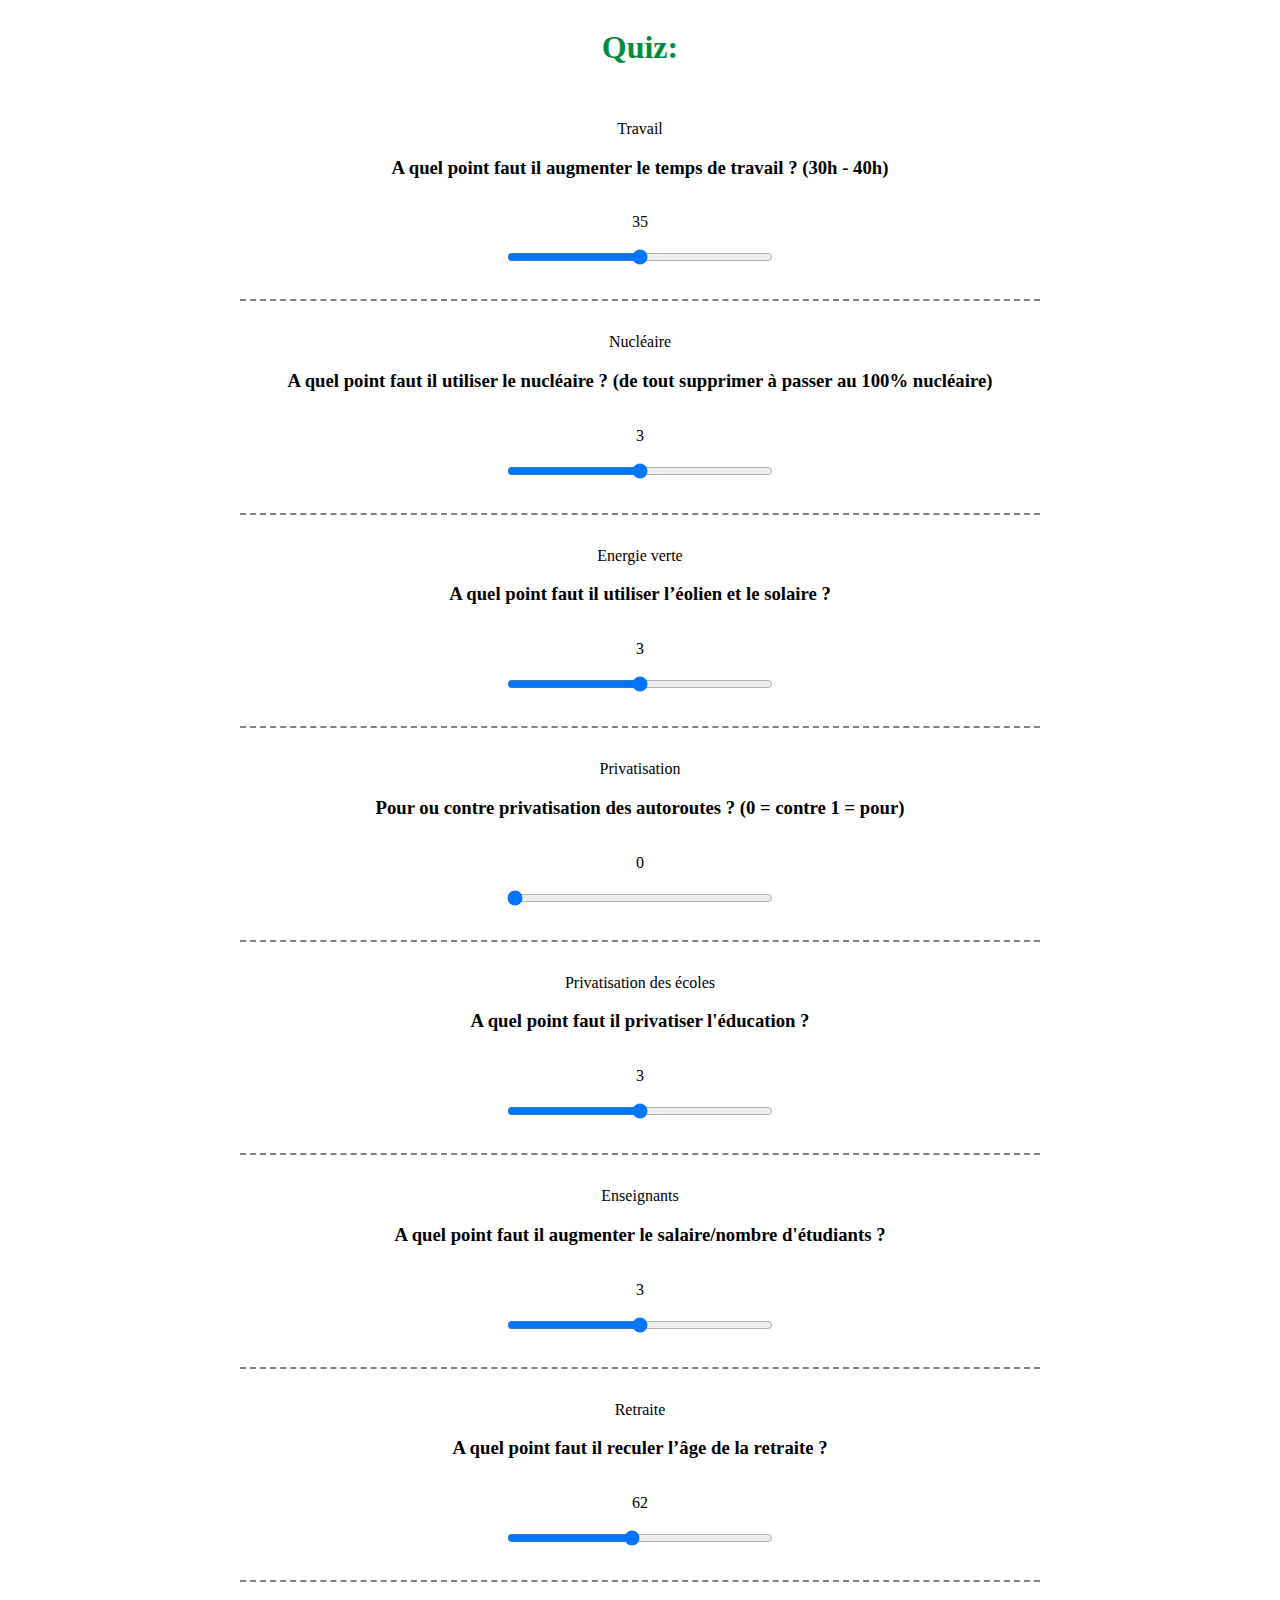
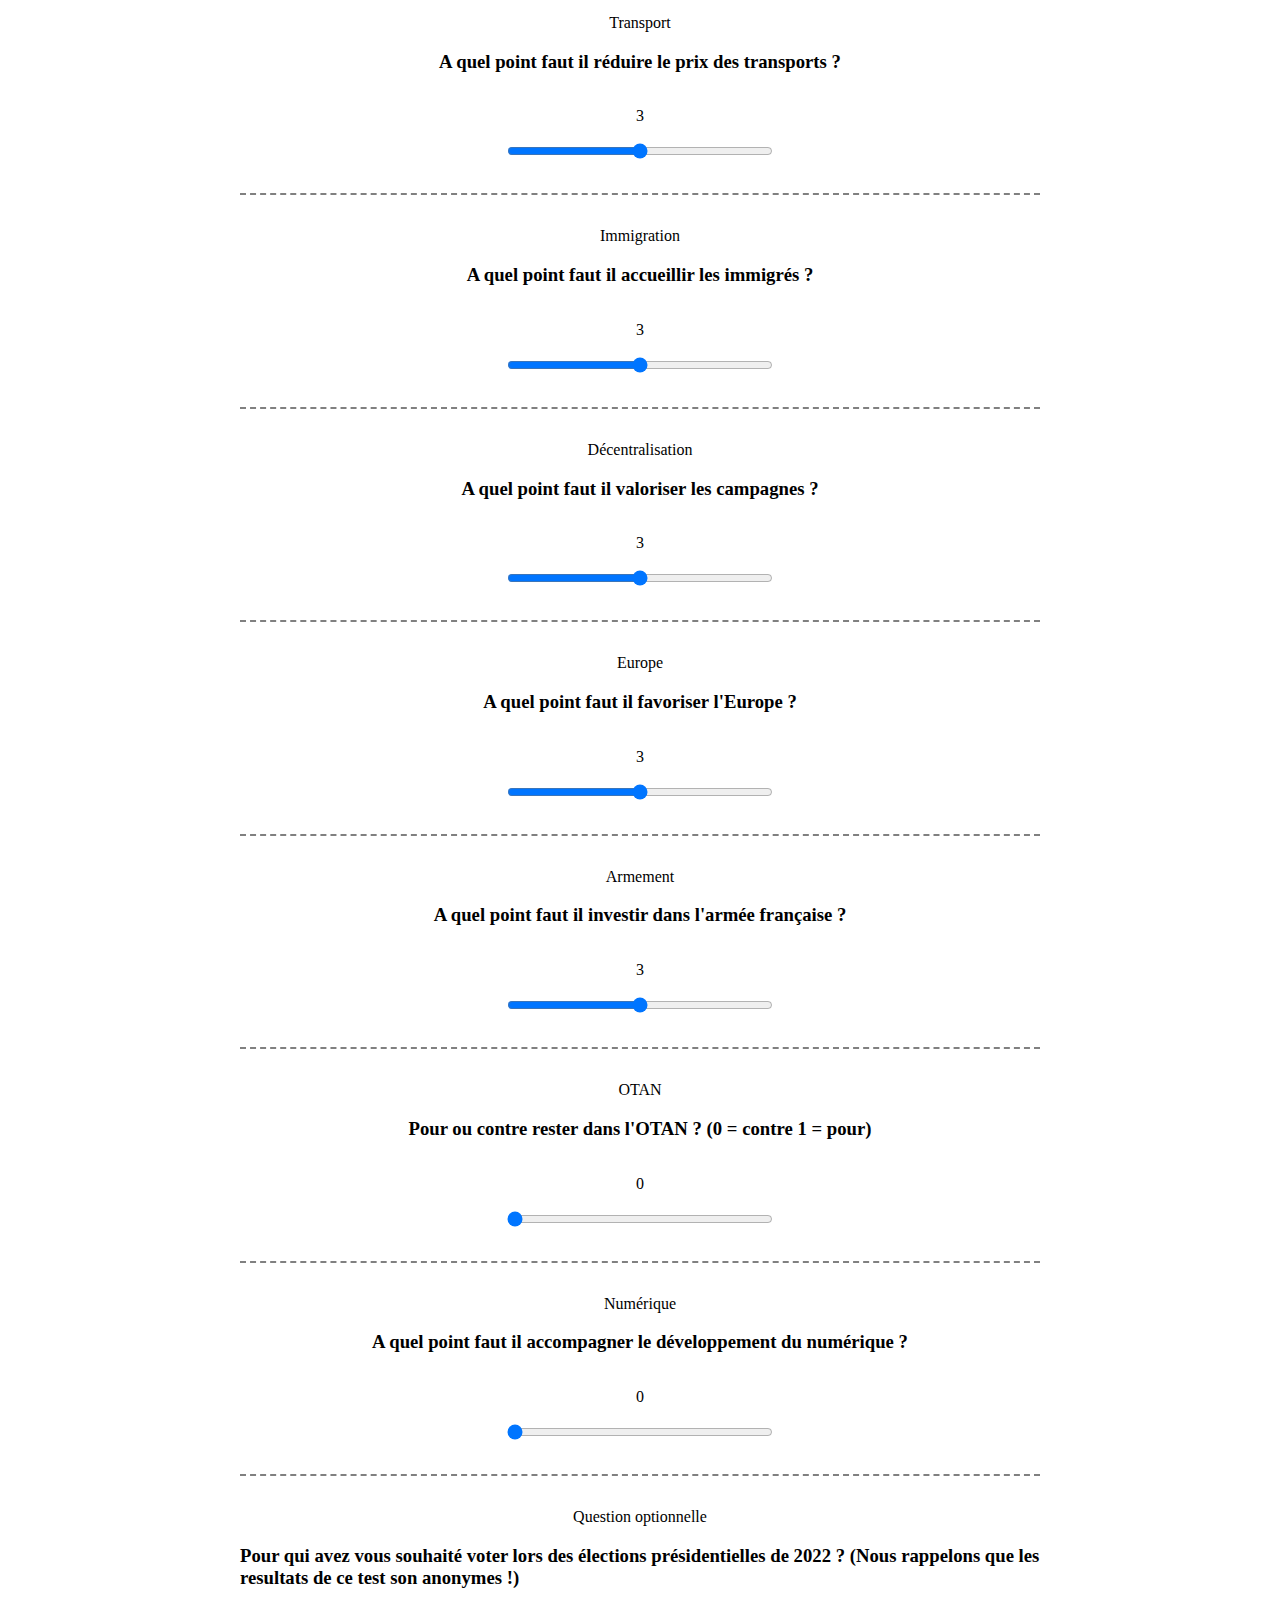
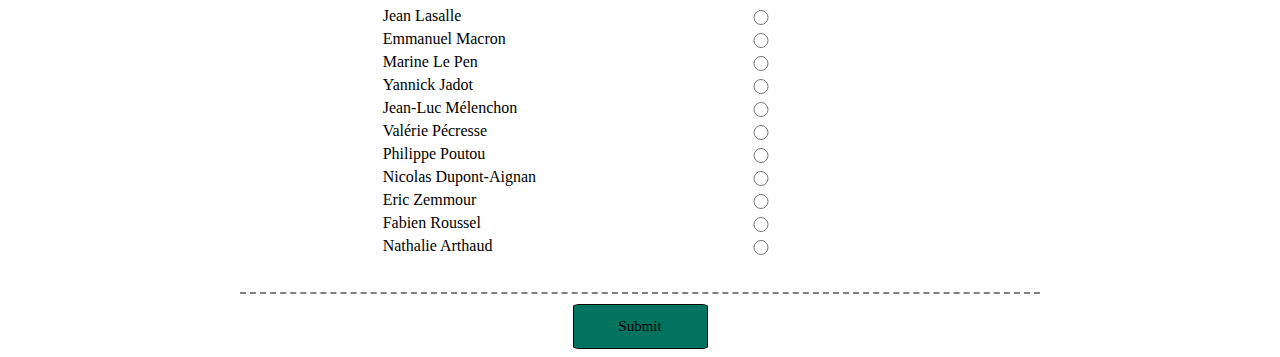
==== quiz.html @ 297f2713 "first commit" ====
<!DOCTYPE html>
<html>
<head>
	<title>Politicalz</title>
	<link href="style.css" rel="stylesheet">
</head>
<body>
	<div class="quiz">
		<h1>Quiz:</h1>

		<form>
			<div class="questions">
				<label>Travail</label>
				<h3>A quel point faut il augmenter le temps de travail ? (30h - 40h)</h3>
				<p id="r1">35</p>
				<input type="range" min="30" max="40" value="35" class="slider" id="q1">
			</div>
			<div class="questions">
				<label>Nucléaire</label>
				<h3>A quel point faut il utiliser le nucléaire ? (de tout supprimer à passer au 100% nucléaire)</h3>
				<p id="r2">3</p>
				<input type="range" min="0" max="6" value="3" class="slider" id="q2">
			</div>
			<div class="questions">
				<label>Energie verte</label>
				<h3>A quel point faut il utiliser l’éolien et le solaire ?</h3>
				<p id="r3">3</p>
				<input type="range" min="0" max="6" value="3" class="slider" id="q3">
			</div>
			<div class="questions">
				<label>Privatisation</label>
				<h3>Pour ou contre privatisation des autoroutes ? (0 = contre 1 = pour)</h3>
				<p id="r4">0</p>
				<input type="range" min="0" max="1" value="0" class="slider" id="q4">
			</div>
			<div class="questions">
				<label>Privatisation des écoles</label>
				<h3>A quel point faut il privatiser l'éducation ?</h3>
				<p id="r5">3</p>
				<input type="range" min="0" max="6" value="3" class="slider" id="q5">
			</div>
			<div class="questions">
				<label>Enseignants</label>
				<h3>A quel point faut il augmenter le salaire/nombre d'étudiants ?</h3>
				<p id="r6">3</p>
				<input type="range" min="0" max="6" value="3" class="slider" id="q6">
			</div>
			<div class="questions">
				<label>Retraite</label>
				<h3>A quel point faut il reculer l’âge de la retraite ?</h3>
				<p id="r7">62</p>
				<input type="range" min="55" max="70" value="62" class="slider" id="q7">
			</div>
			<div class="questions">
				<label>Transport</label>
				<h3>A quel point faut il réduire le prix des transports ?</h3>
				<p id="r8">3</p>
				<input type="range" min="0" max="6" value="3" class="slider" id="q8">
			</div>
			<div class="questions">
				<label>Immigration</label>
				<h3>A quel point faut il accueillir les immigrés ?</h3>
				<p id="r9">3</p>
				<input type="range" min="0" max="6" value="3" class="slider" id="q9">
			</div>
			<div class="questions">
				<label>Décentralisation</label>
				<h3>A quel point faut il valoriser les campagnes ?</h3>
				<p id="r10">3</p>
				<input type="range" min="0" max="6" value="3" class="slider" id="q10">
			</div>
			<div class="questions">
				<label>Europe</label>
				<h3>A quel point faut il favoriser l'Europe ?</h3>
				<p id="r11">3</p>
				<input type="range" min="0" max="6" value="3" class="slider" id="q11">
			</div>
			<div class="questions">
				<label>Armement</label>
				<h3>A quel point faut il investir dans l'armée française ?</h3>
				<p id="r12">3</p>
				<input type="range" min="0" max="6" value="3" class="slider" id="q12">
			</div>
			<div class="questions">
				<label>OTAN</label>
				<h3>Pour ou contre rester dans l'OTAN ? (0 = contre 1 = pour)</h3>
				<p id="r13">0</p>
				<input type="range" min="0" max="1" value="0" class="slider" id="q13">
			</div>
			<div class="questions">
				<label>Numérique</label>
				<h3>A quel point faut il accompagner le développement du numérique ?</h3>
				<p id="r14">0</p>
				<input type="range" min="0" max="1" value="0" class="slider" id="q14">
			</div>
			<div class="questions">
				<label>Question optionnelle</label>
				<h3>Pour qui avez vous souhaité voter lors des élections présidentielles de 2022 ? (Nous rappelons que les resultats de ce test son anonymes !)</h3>
				<div class="radio">
					<div class="btn">
						<label>Jean Lasalle</label>
						<input type="radio" name="vote" value="Lasalle">
					</div>
					<div class="btn">
						<label>Emmanuel Macron</label>
						<input type="radio" name="vote" value="Macron">
					</div>
					<div class="btn">
						<label>Marine Le Pen</label>
						<input type="radio" name="vote" value="Pen">
					</div>
					<div class="btn">
						<label>Yannick Jadot</label>
						<input type="radio" name="vote" value="Jadot">
					</div>
					<div class="btn">
						<label>Jean-Luc Mélenchon</label>
						<input type="radio" name="vote" value="Melenchon">
					</div>
					<div class="btn">
						<label>Valérie Pécresse</label>
						<input type="radio" name="vote" value="Pecresse">
					</div>
					<div class="btn">
						<label>Philippe Poutou</label>
						<input type="radio" name="vote" value="Poutou">
					</div>
					<div class="btn">
						<label>Nicolas Dupont-Aignan</label>
						<input type="radio" name="vote" value="Dupont-Aignan">
					</div>
					<div class="btn">
						<label>Eric Zemmour</label>
						<input type="radio" name="vote" value="Zemmour">
					</div>
					<div class="btn">
						<label>Fabien Roussel</label>
						<input type="radio" name="vote" value="Roussel">
					</div>
					<div class="btn">
						<label>Nathalie Arthaud</label>
						<input type="radio" name="vote" value="Arthaud">
					</div>
				</div>

				
			</div>
			<input type="submit" class="button">
		</form>
	</div>
	
</body>
</html>


<script type="text/javascript">
	
	let questions = Array.prototype.slice.call(document.getElementsByClassName("questions"));
	console.log(questions);
	console.log(questions[0].childNodes);
	
	for(let i=0;i<questions.length;i++){
		console.log("ici");
		let child = questions[i].childNodes;
		qId = child[7].getAttribute("id");
		rId = child[5].getAttribute("id");
		linkQAndR(qId.toString(),rId.toString());
	}

		
	


	function linkQAndR(question,reponse){

		let QElement = document.getElementById(question);
		let RElement = document.getElementById(reponse);

		QElement.addEventListener("input",function() {
		RElement.innerHTML = QElement.value;
	});

	}

</script>
---- style.css ----
*
{
	font-family: "Georgia";
}

h1
{
	color: #038C3E; 
}
.cont
{
	display: flex;
	width: 100%;
	height: 40em;
	justify-content: center;
	background-color: #038C3E;
	align-items: center;
	/*border-radius: 62% 38% 42% 58% / 41% 53% 47% 59% ;*/
	border-radius: 50px;
	border-top-left-radius: 0;
}

.pres
{
	display: flex;
	align-items: center;
	flex-direction: column;
	background-color: white;
	height: 25em;
	width: 70%;
	border:solid 1px;
	box-shadow: 13px 15px 15px 5px rgba(0,0,0,0.21);
}

.text
{
	height: 10em;
	text-align: center;
	padding: 2px;
}

button
{
	width: 9em;
	height: 3em;
	background-color: #02735E;
	border:solid 1px;
	border-radius: 5%;
	transition: all 1s;
	font-size: 15px;
}
.button
{
	width: 9em;
	height: 3em;
	background-color: #02735E;
	border:solid 1px;
	border-radius: 5%;
	transition: all 1s;
	font-size: 15px;
	margin-top: 10px;
}

button:hover{
	width: 8em;
	height: 2em;
}
/*
---------------------

		QUIZ

---------------------
*/

.quiz
{
	display: flex;
	width: 100%;
	height: auto;
	align-items: center;
	flex-direction: column;	
}

form
{
	width: 50em;
	display: flex;
	align-items: center;
	flex-direction: column;
}

input
{
	width: 20em;
}

.questions
{
	width: 100%;
	margin-top: 2em;
	display: flex;
	align-items: center;
	flex-direction: column;
	border-bottom: dashed 2px grey;
	padding-bottom: 2em;
}

.radio
{
	display: flex;
	flex-direction: column;
}

.btn
{
	display: flex;
	flex-direction: row;
	margin-bottom: 5px;
}

.btn label
{
	width: 15em;
}
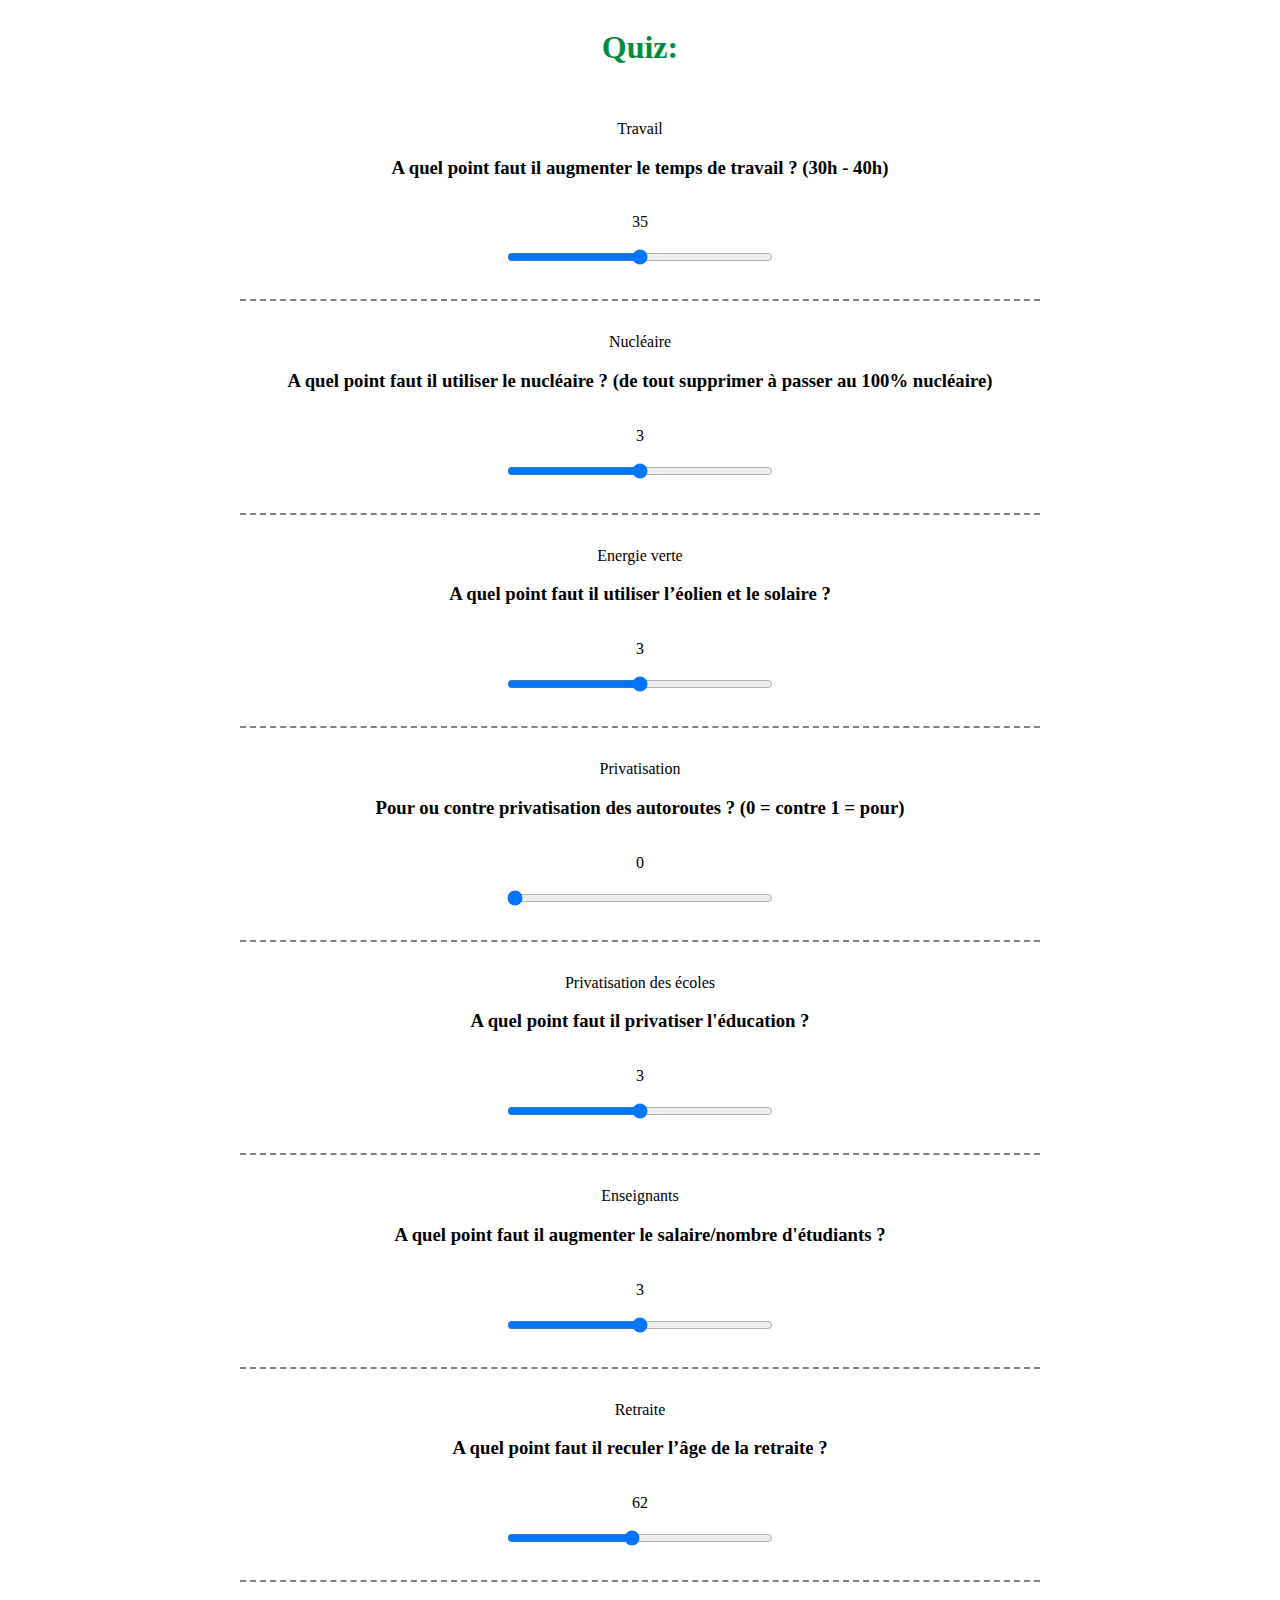
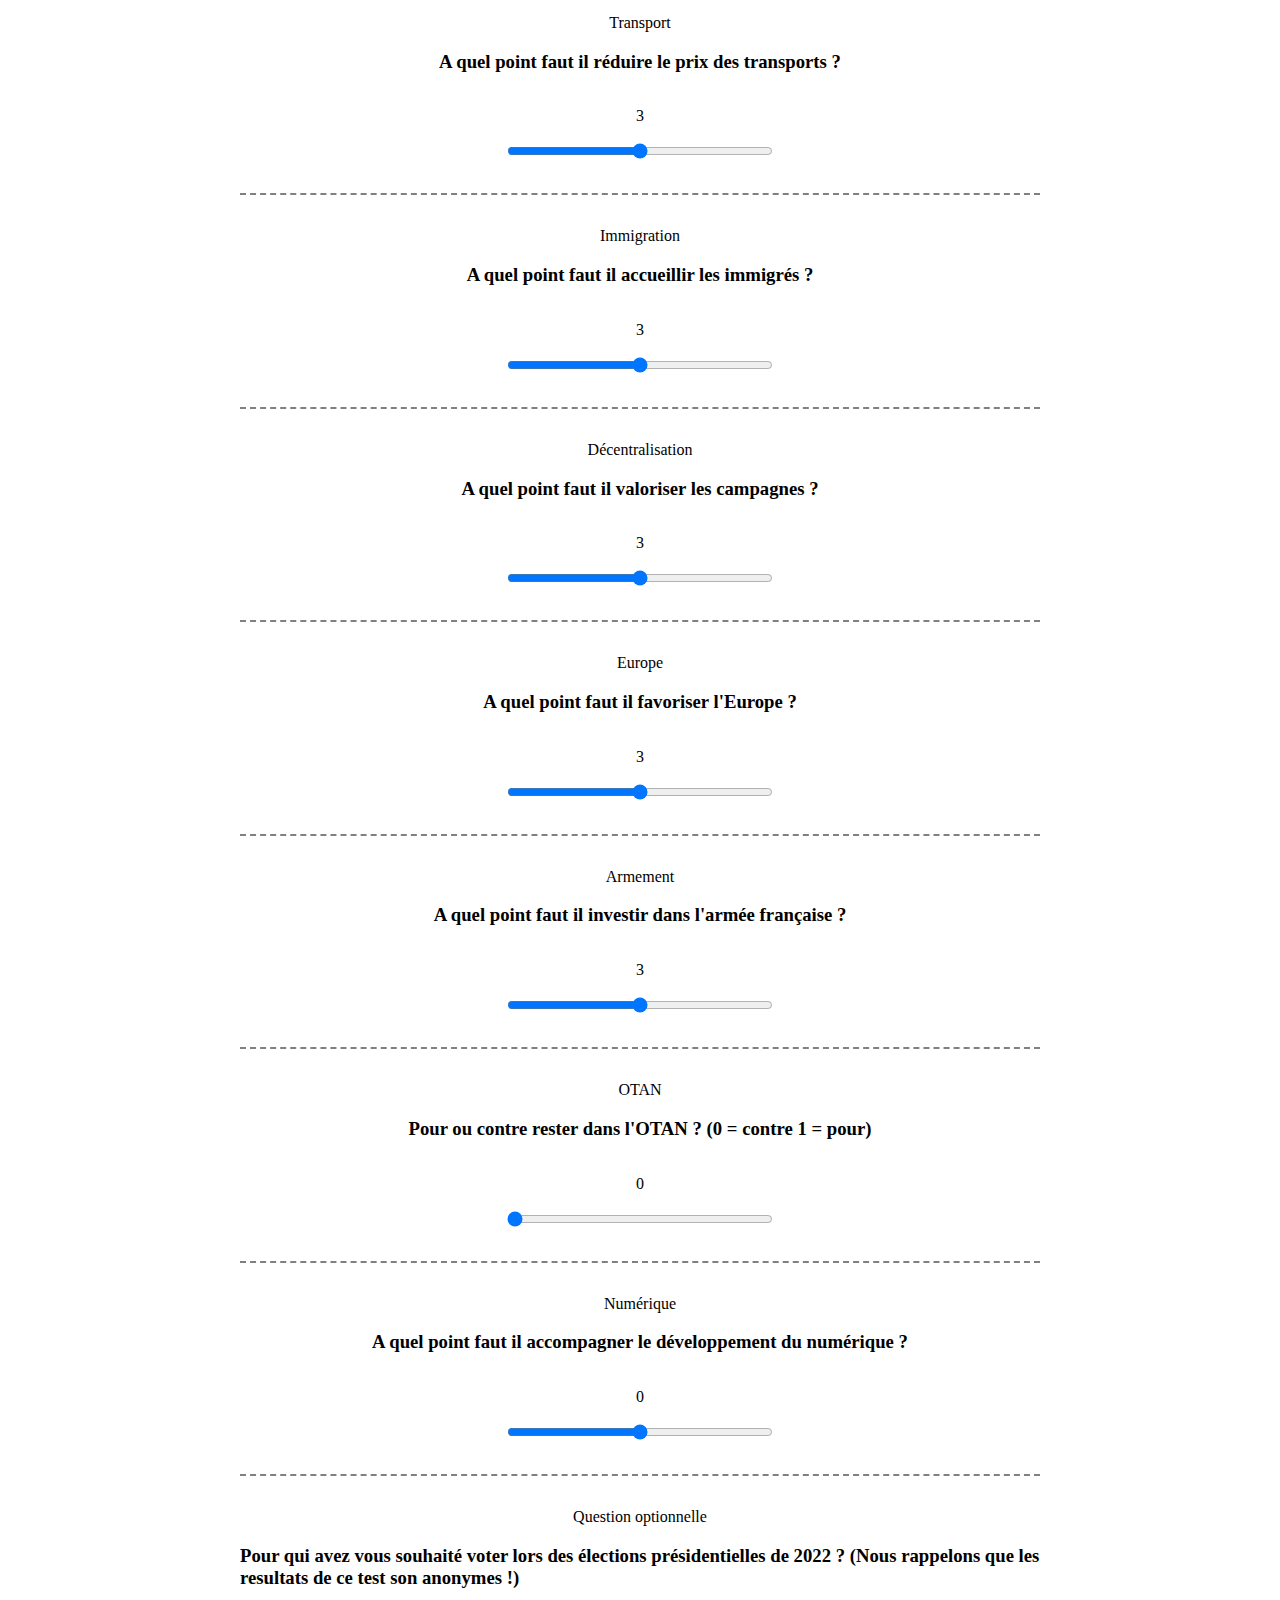
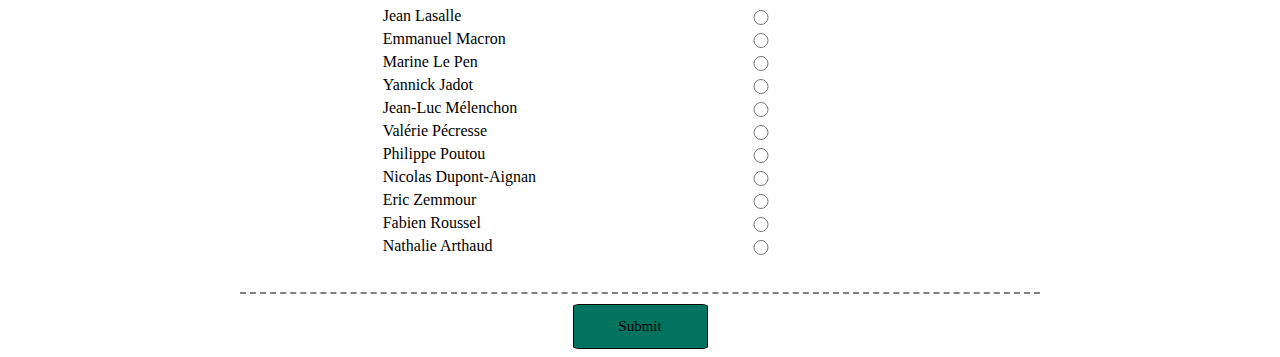
==== commit 1647e2a3: "ajout" ====
--- a/quiz.html
+++ b/quiz.html
@@ -91,7 +91,7 @@
 				<label>Numérique</label>
 				<h3>A quel point faut il accompagner le développement du numérique ?</h3>
 				<p id="r14">0</p>
-				<input type="range" min="0" max="1" value="0" class="slider" id="q14">
+				<input type="range" min="0" max="6" value="3" class="slider" id="q14">
 			</div>
 			<div class="questions">
 				<label>Question optionnelle</label>
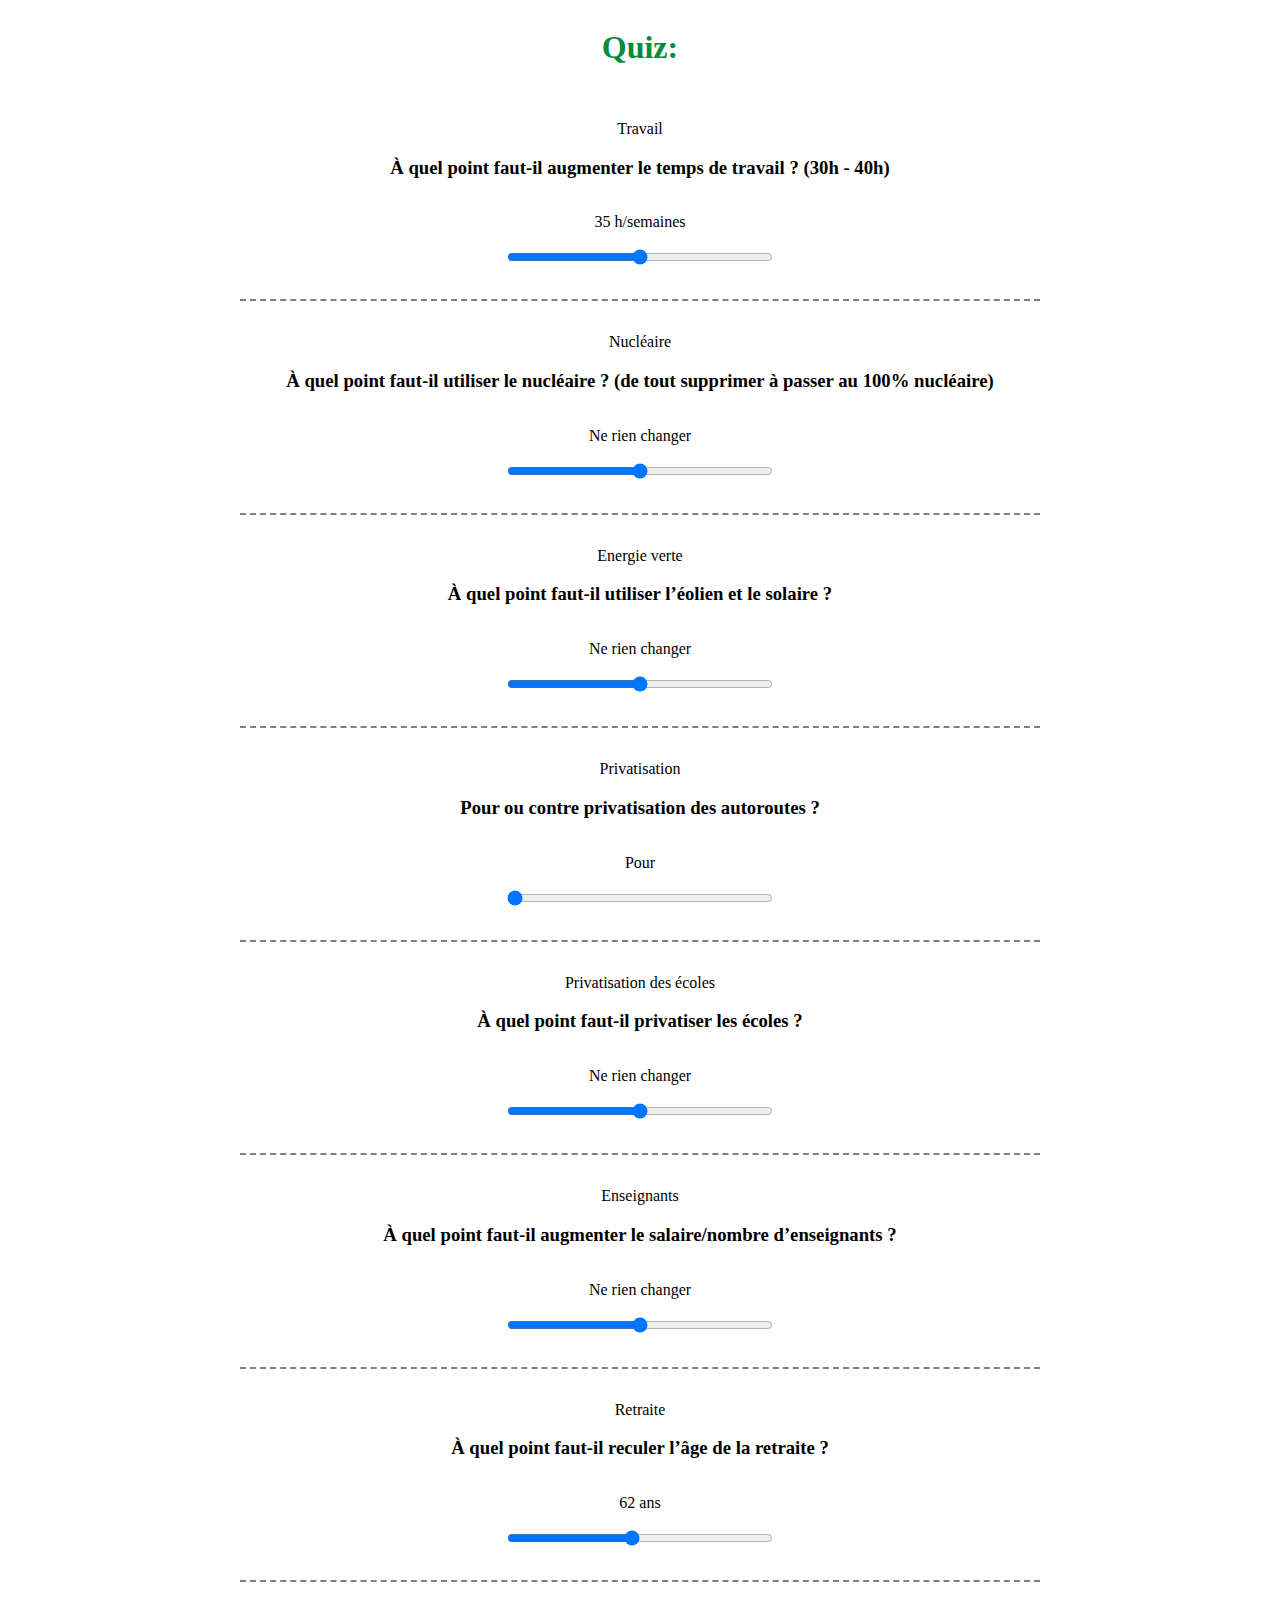
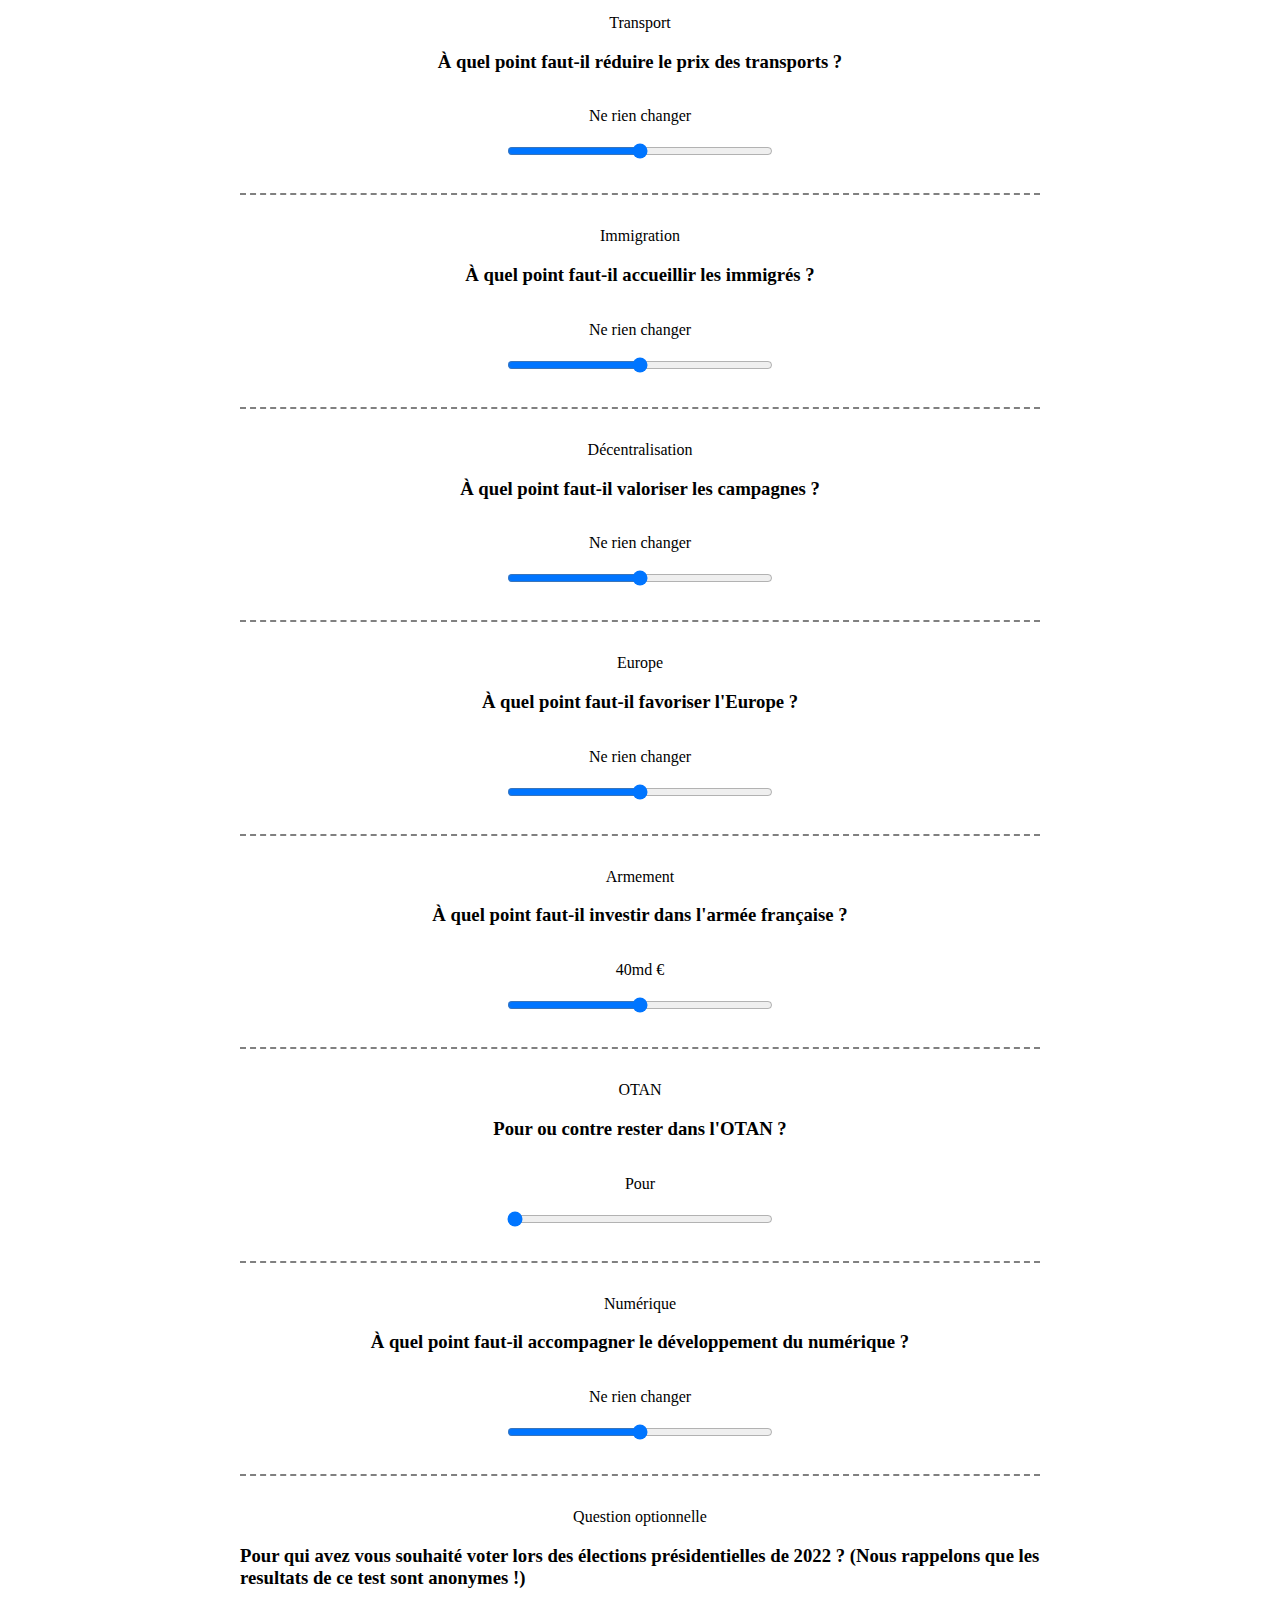
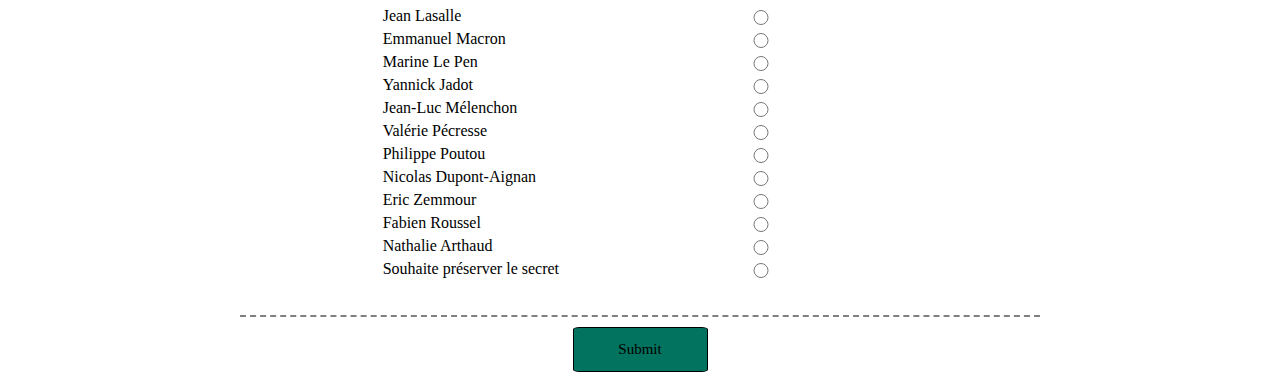
==== commit e8018217: "Modifs" ====
--- a/quiz.html
+++ b/quiz.html
@@ -11,91 +11,91 @@
 		<form>
 			<div class="questions">
 				<label>Travail</label>
-				<h3>A quel point faut il augmenter le temps de travail ? (30h - 40h)</h3>
-				<p id="r1">35</p>
+				<h3>À quel point faut-il augmenter le temps de travail ? (30h - 40h)</h3>
+				<p id="r1">35 h/semaines</p>
 				<input type="range" min="30" max="40" value="35" class="slider" id="q1">
 			</div>
 			<div class="questions">
 				<label>Nucléaire</label>
-				<h3>A quel point faut il utiliser le nucléaire ? (de tout supprimer à passer au 100% nucléaire)</h3>
-				<p id="r2">3</p>
+				<h3>À quel point faut-il utiliser le nucléaire ? (de tout supprimer à passer au 100% nucléaire)</h3>
+				<p id="r2">Ne rien changer</p>
 				<input type="range" min="0" max="6" value="3" class="slider" id="q2">
 			</div>
 			<div class="questions">
 				<label>Energie verte</label>
-				<h3>A quel point faut il utiliser l’éolien et le solaire ?</h3>
-				<p id="r3">3</p>
+				<h3>À quel point faut-il utiliser l’éolien et le solaire ?</h3>
+				<p id="r3">Ne rien changer</p>
 				<input type="range" min="0" max="6" value="3" class="slider" id="q3">
 			</div>
 			<div class="questions">
 				<label>Privatisation</label>
-				<h3>Pour ou contre privatisation des autoroutes ? (0 = contre 1 = pour)</h3>
-				<p id="r4">0</p>
+				<h3>Pour ou contre privatisation des autoroutes ?</h3>
+				<p id="r4">Pour</p>
 				<input type="range" min="0" max="1" value="0" class="slider" id="q4">
 			</div>
 			<div class="questions">
 				<label>Privatisation des écoles</label>
-				<h3>A quel point faut il privatiser l'éducation ?</h3>
-				<p id="r5">3</p>
+				<h3>À quel point faut-il privatiser les écoles ?</h3>
+				<p id="r5">Ne rien changer</p>
 				<input type="range" min="0" max="6" value="3" class="slider" id="q5">
 			</div>
 			<div class="questions">
 				<label>Enseignants</label>
-				<h3>A quel point faut il augmenter le salaire/nombre d'étudiants ?</h3>
-				<p id="r6">3</p>
+				<h3>À quel point faut-il augmenter le salaire/nombre d’enseignants ?</h3>
+				<p id="r6">Ne rien changer</p>
 				<input type="range" min="0" max="6" value="3" class="slider" id="q6">
 			</div>
 			<div class="questions">
 				<label>Retraite</label>
-				<h3>A quel point faut il reculer l’âge de la retraite ?</h3>
-				<p id="r7">62</p>
+				<h3>À quel point faut-il reculer l’âge de la retraite ?</h3>
+				<p id="r7">62 ans</p>
 				<input type="range" min="55" max="70" value="62" class="slider" id="q7">
 			</div>
 			<div class="questions">
 				<label>Transport</label>
-				<h3>A quel point faut il réduire le prix des transports ?</h3>
-				<p id="r8">3</p>
+				<h3>À quel point faut-il réduire le prix des transports ?</h3>
+				<p id="r8">Ne rien changer</p>
 				<input type="range" min="0" max="6" value="3" class="slider" id="q8">
 			</div>
 			<div class="questions">
 				<label>Immigration</label>
-				<h3>A quel point faut il accueillir les immigrés ?</h3>
-				<p id="r9">3</p>
+				<h3>À quel point faut-il accueillir les immigrés ?</h3>
+				<p id="r9">Ne rien changer</p>
 				<input type="range" min="0" max="6" value="3" class="slider" id="q9">
 			</div>
 			<div class="questions">
 				<label>Décentralisation</label>
-				<h3>A quel point faut il valoriser les campagnes ?</h3>
-				<p id="r10">3</p>
+				<h3>À quel point faut-il valoriser les campagnes ?</h3>
+				<p id="r10">Ne rien changer</p>
 				<input type="range" min="0" max="6" value="3" class="slider" id="q10">
 			</div>
 			<div class="questions">
 				<label>Europe</label>
-				<h3>A quel point faut il favoriser l'Europe ?</h3>
-				<p id="r11">3</p>
+				<h3>À quel point faut-il favoriser l'Europe ?</h3>
+				<p id="r11">Ne rien changer</p>
 				<input type="range" min="0" max="6" value="3" class="slider" id="q11">
 			</div>
 			<div class="questions">
 				<label>Armement</label>
-				<h3>A quel point faut il investir dans l'armée française ?</h3>
-				<p id="r12">3</p>
+				<h3>À quel point faut-il investir dans l'armée française ?</h3>
+				<p id="r12">40md €</p>
 				<input type="range" min="0" max="6" value="3" class="slider" id="q12">
 			</div>
 			<div class="questions">
 				<label>OTAN</label>
-				<h3>Pour ou contre rester dans l'OTAN ? (0 = contre 1 = pour)</h3>
-				<p id="r13">0</p>
+				<h3>Pour ou contre rester dans l'OTAN ?</h3>
+				<p id="r13">Pour</p>
 				<input type="range" min="0" max="1" value="0" class="slider" id="q13">
 			</div>
 			<div class="questions">
 				<label>Numérique</label>
-				<h3>A quel point faut il accompagner le développement du numérique ?</h3>
-				<p id="r14">0</p>
+				<h3>À quel point faut-il accompagner le développement du numérique ?</h3>
+				<p id="r14">Ne rien changer</p>
 				<input type="range" min="0" max="6" value="3" class="slider" id="q14">
 			</div>
 			<div class="questions">
 				<label>Question optionnelle</label>
-				<h3>Pour qui avez vous souhaité voter lors des élections présidentielles de 2022 ? (Nous rappelons que les resultats de ce test son anonymes !)</h3>
+				<h3>Pour qui avez vous souhaité voter lors des élections présidentielles de 2022 ? (Nous rappelons que les resultats de ce test sont anonymes !)</h3>
 				<div class="radio">
 					<div class="btn">
 						<label>Jean Lasalle</label>
@@ -140,6 +140,10 @@
 					<div class="btn">
 						<label>Nathalie Arthaud</label>
 						<input type="radio" name="vote" value="Arthaud">
+					</div>
+					<div class="btn">
+						<label>Souhaite préserver le secret</label>
+						<input type="radio" name="vote" value="aucun">
 					</div>
 				</div>
 
@@ -155,32 +159,148 @@
 
 <script type="text/javascript">
 	
-	let questions = Array.prototype.slice.call(document.getElementsByClassName("questions"));
-	console.log(questions);
-	console.log(questions[0].childNodes);
-	
-	for(let i=0;i<questions.length;i++){
-		console.log("ici");
-		let child = questions[i].childNodes;
-		qId = child[7].getAttribute("id");
-		rId = child[5].getAttribute("id");
-		linkQAndR(qId.toString(),rId.toString());
-	}
-
-		
-	
-
-
-	function linkQAndR(question,reponse){
-
-		let QElement = document.getElementById(question);
-		let RElement = document.getElementById(reponse);
-
-		QElement.addEventListener("input",function() {
-		RElement.innerHTML = QElement.value;
-	});
-
-	}
+	// let questions = Array.prototype.slice.call(document.getElementsByClassName("questions"));
+	// console.log(questions);
+	// console.log(questions[0].childNodes);
+	
+	// for(let i=0;i<questions.length;i++){
+	// 	console.log("ici");
+	// 	let child = questions[i].childNodes;
+	// 	qId = child[7].getAttribute("id");
+	// 	rId = child[5].getAttribute("id");
+	// 	linkQAndR(qId.toString(),rId.toString());
+	// }
+
+	let QElement = document.getElementById("q1");
+	let RElement = document.getElementById("r1");
+	
+	QElement.addEventListener("input",function() {
+		RElement.innerHTML = QElement.value+" h/semaine";
+	});
+
+
+	let Q2 = document.getElementById("q2");
+	let R2 = document.getElementById("r2");
+	let tab2 = ["Tout supprimer","Diminuer au maximum","Diminuer","Ne rien changer","Augmenter","Augmenter au maximum","Tout nucléaire"]
+
+	Q2.addEventListener("input",function() {
+		R2.innerHTML = tab2[Q2.value];
+	});
+
+	let Q3 = document.getElementById("q3");
+	let R3 = document.getElementById("r3");
+	let tab3 = ["Tout supprimer","Diminuer au maximum","Diminuer","Ne rien changer","Augmenter","Augmenter au maximum","Tout éolien/solaire"]
+
+	Q3.addEventListener("input",function() {
+		R3.innerHTML = tab3[Q3.value];
+	});
+
+	let Q4 = document.getElementById("q4");
+	let R4 = document.getElementById("r4");
+	let tab4 = ["Pour","Contre"]
+
+	Q4.addEventListener("input",function() {
+		R4.innerHTML = tab4[Q4.value];
+	});
+
+	let Q5 = document.getElementById("q5");
+	let R5 = document.getElementById("r5");
+	let tab5 = ["Tout publique","Publique au maximum","Rendre un peu plus publique","Ne rien changer","Privatiser un peu plus","Privatiser au maximum","Tout Privé"]
+
+
+	Q5.addEventListener("input",function() {
+		R5.innerHTML = tab5[Q5.value];
+	});
+
+	let Q6 = document.getElementById("q6");
+	let R6 = document.getElementById("r6");
+	let tab6 = ["Diminuer le salaire et le nombre","Diminuer le nombre seulement","Diminuer le salaire seulement","Ne rien changer","Augmenter le salaire seulement","Augmenter le nombre seulement","Augmenter le salaire et le nombre"]
+
+
+	Q6.addEventListener("input",function() {
+		R6.innerHTML = tab6[Q6.value];
+	});
+
+
+	let Q7 = document.getElementById("q7");
+	let R7 = document.getElementById("r7");
+
+
+	Q7.addEventListener("input",function() {
+		R7.innerHTML = Q7.value + " ans";
+	});
+
+	let Q8 = document.getElementById("q8");
+	let R8 = document.getElementById("r8");
+	let tab8 = ["Augmenter au maximum","Augmenter beaucoup","Augmenter","Ne rien changer","Diminuer","Diminuer beaucoup","Tout gratuit"]
+
+
+	Q8.addEventListener("input",function() {
+		R8.innerHTML = tab8[Q8.value];
+	});
+
+
+	let Q9 = document.getElementById("q9");
+	let R9 = document.getElementById("r9");
+	let tab9 = ["Aucun","Beaucoup moins","Moins","Ne rien changer","Plus","Beaucoup plus","Tous"]
+
+
+	Q9.addEventListener("input",function() {
+		R9.innerHTML = tab9[Q9.value];
+	});
+	
+
+	let Q10 = document.getElementById("q10");
+	let R10 = document.getElementById("r10");
+	let tab10 = ["Tout ville","Beaucoup plus valoriser les villes","Valoriser plus les villes","Ne rien changer","Valoriser plus les campagnes","Beaucoup plus valoriser les campagnes","Tout campagne"]
+
+
+	Q10.addEventListener("input",function() {
+		R10.innerHTML = tab10[Q10.value];
+	});
+
+	
+
+	let Q11 = document.getElementById("q11");
+	let R11 = document.getElementById("r11");
+	let tab11 = ["Quitter l’Europe","Beaucoup favoriser le pays","Favoriser le pays","Ne rien changer","Favoriser l’Europe","Beaucoup favoriser l’Europe","Faire de l’Europe un seul pays"]
+
+
+	Q11.addEventListener("input",function() {
+		R11.innerHTML = tab11[Q11.value];
+	});
+
+
+	let Q12 = document.getElementById("q12");
+	let R12 = document.getElementById("r12");
+	let tab12 = ["10md € ou moins","15md €","25md €","40md €"," 55md €","65md €","70md € ou plus"]
+
+
+	Q12.addEventListener("input",function() {
+		R12.innerHTML = tab12[Q12.value];
+	});
+
+
+	let Q13 = document.getElementById("q13");
+	let R13 = document.getElementById("r13");
+	let tab13 = ["Pour","Contre"]
+
+
+	Q13.addEventListener("input",function() {
+		R13.innerHTML = tab13[Q13.value];
+	});
+
+
+	let Q14 = document.getElementById("q14");
+	let R14 = document.getElementById("r14");
+	let tab14 = ["Ne rien accompagner","Diminuer les aides à la recherche seulement"," Diminuer les aides à l’apprentissage seulement","Ne rien changer","Augmenter les aides à l’apprentissage seulement","Augmenter les aides à la recherche seulement","Tout augmenter"]
+
+
+	Q14.addEventListener("input",function() {
+		R14.innerHTML = tab14[Q14.value];
+	});
+
+
 
 </script>
 
